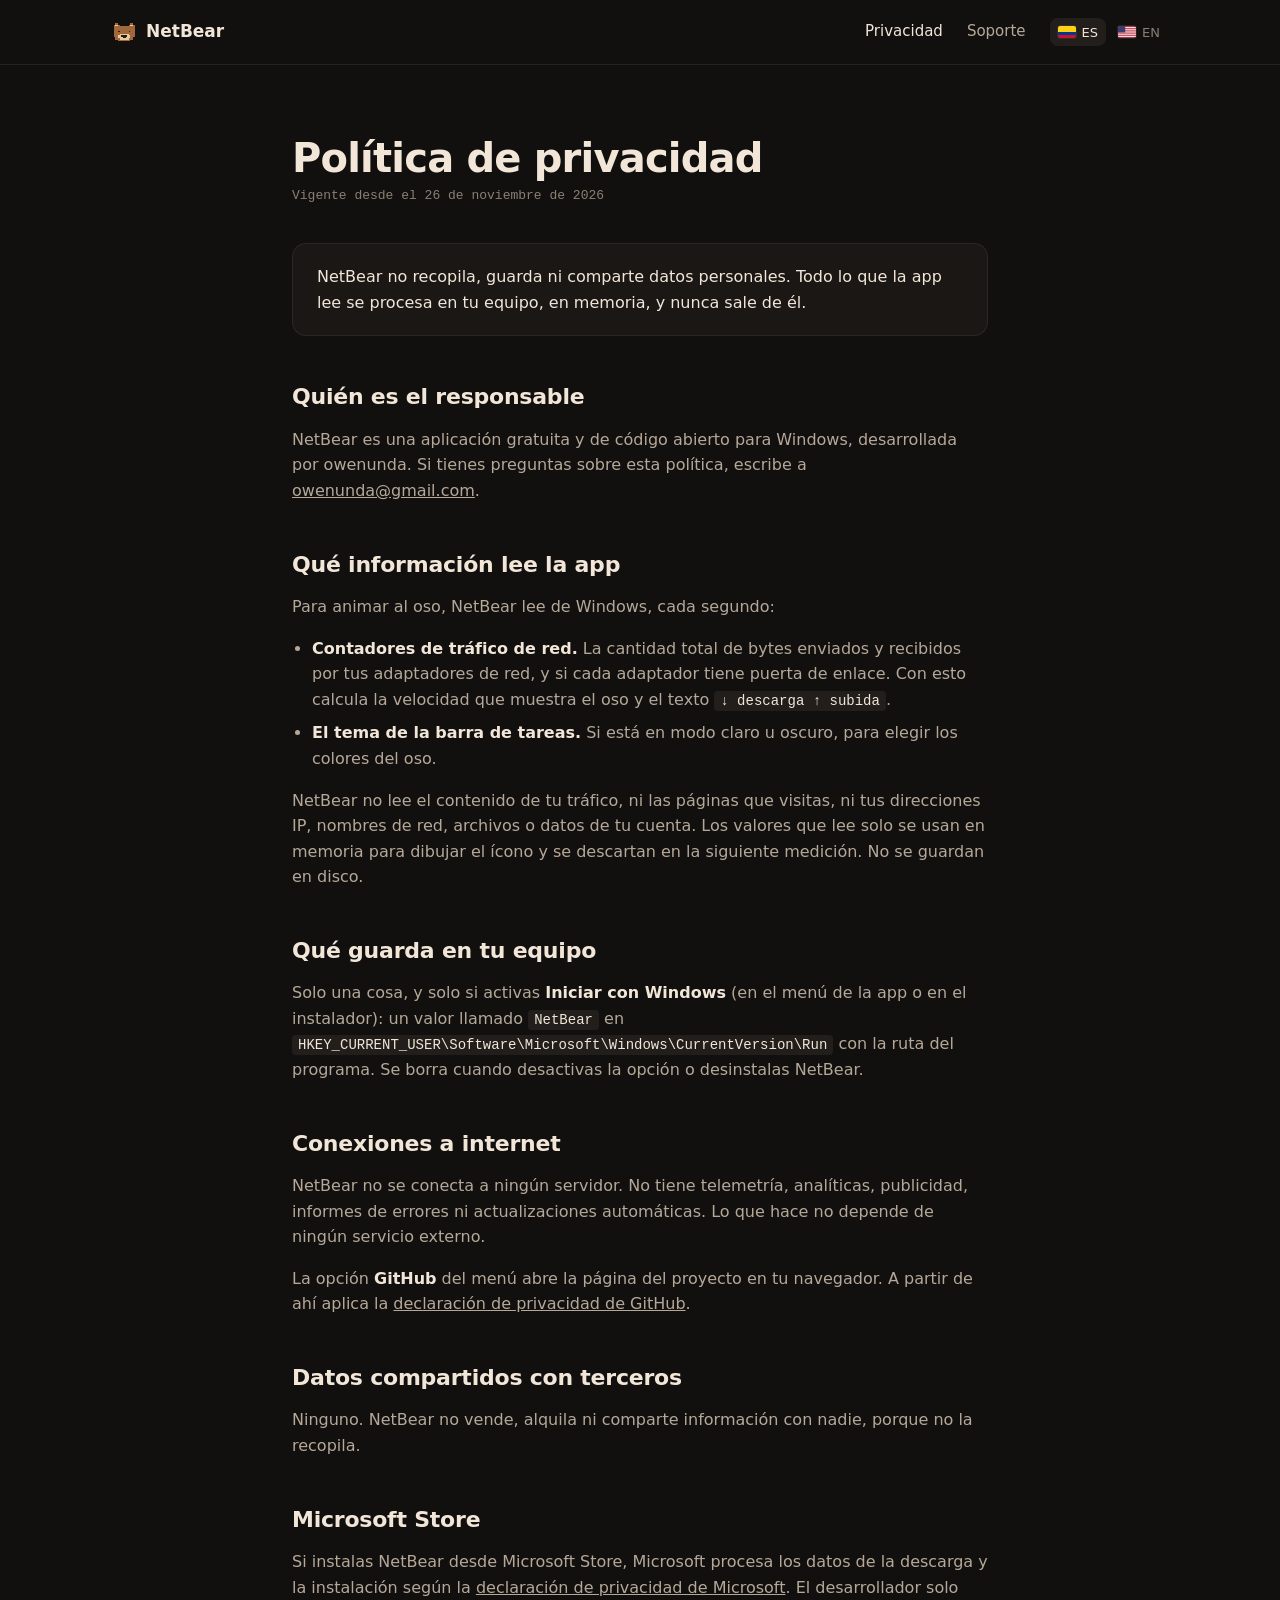
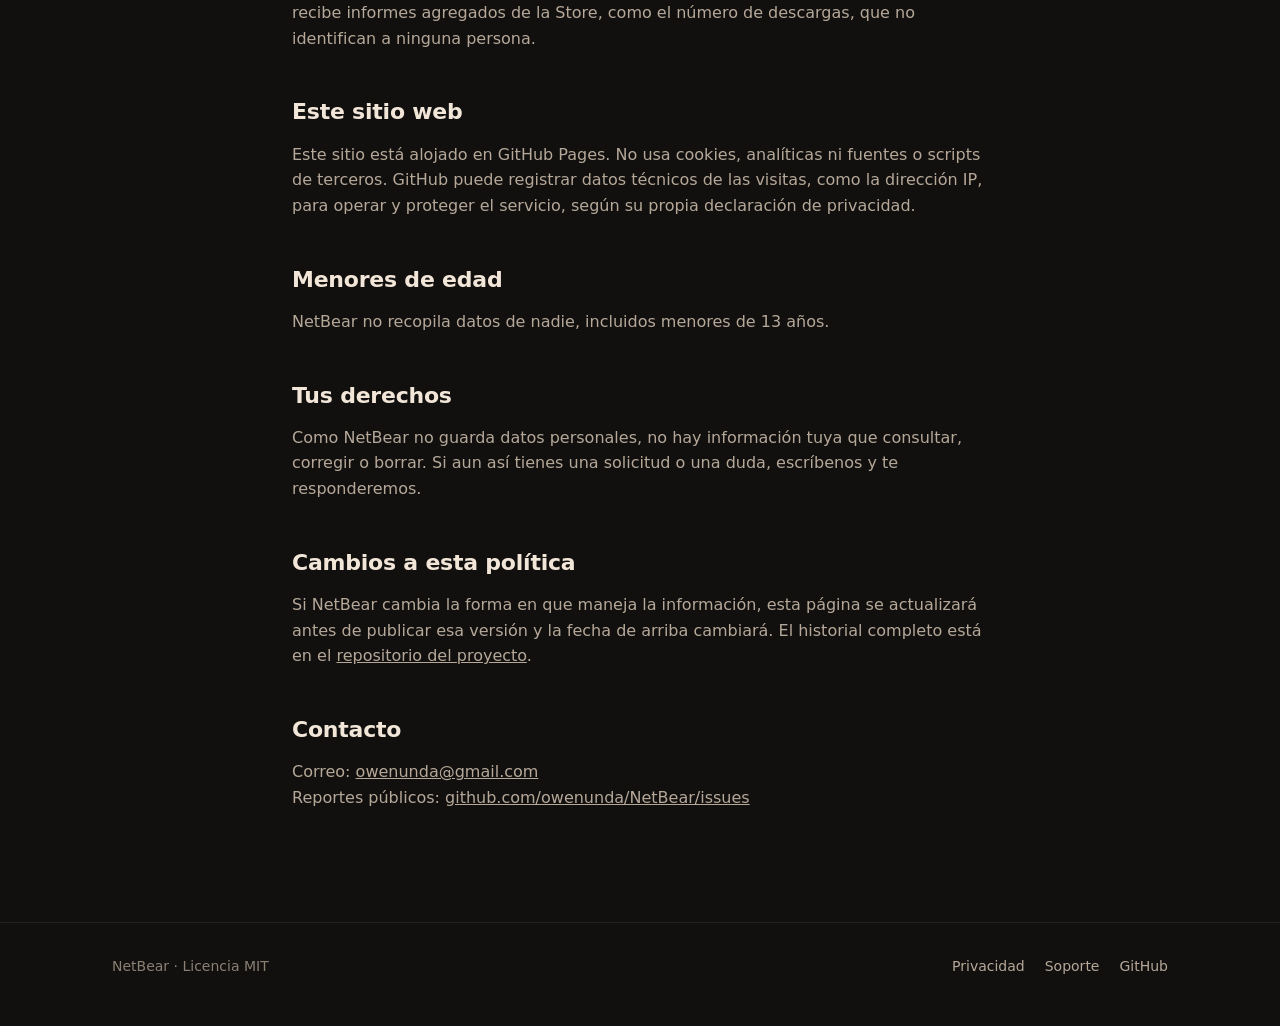
==== site/privacidad/index.html @ b5d6d163 "feat(web): sitio bilingüe con privacidad y soporte, logo y textos para la Store - site/: inicio, pol" ====
<!doctype html>
<html lang="es">
<head>
  <meta charset="utf-8">
  <meta name="viewport" content="width=device-width, initial-scale=1">
  <title>Política de privacidad · NetBear</title>
  <meta name="description" content="Política de privacidad de NetBear. La app no recopila, guarda ni comparte datos personales.">
  <link rel="alternate" hreflang="es" href="./">
  <link rel="alternate" hreflang="en" href="../en/privacy/">
  <link rel="icon" href="../assets/favicon.ico" sizes="48x48">
  <link rel="icon" href="../assets/favicon.svg" type="image/svg+xml">
  <link rel="apple-touch-icon" href="../assets/apple-touch-icon.png">
  <link rel="manifest" href="../assets/site.webmanifest">
  <meta name="theme-color" content="#12100f">
  <link rel="stylesheet" href="../assets/site.css">
</head>
<body>
  <header class="nav">
    <div class="wrap">
      <a class="brand" href="../"><img src="../assets/logo.svg" alt="">NetBear</a>
      <ul>
        <li><a href="./" aria-current="page">Privacidad</a></li>
        <li><a href="../soporte/">Soporte</a></li>
        <li class="lang"><a href="./" hreflang="es" lang="es" aria-label="Español" aria-current="true"><svg class="flag" viewBox="0 0 3 2" aria-hidden="true"><rect width="3" height="1" fill="#FCD116"/><rect y="1" width="3" height=".5" fill="#003893"/><rect y="1.5" width="3" height=".5" fill="#CE1126"/></svg><span>ES</span></a><a href="../en/privacy/" hreflang="en" lang="en" aria-label="English"><svg class="flag" viewBox="0 0 19 13" preserveAspectRatio="none" aria-hidden="true"><rect width="19" height="13" fill="#B22234"/><rect y="1" width="19" height="1" fill="#fff"/><rect y="3" width="19" height="1" fill="#fff"/><rect y="5" width="19" height="1" fill="#fff"/><rect y="7" width="19" height="1" fill="#fff"/><rect y="9" width="19" height="1" fill="#fff"/><rect y="11" width="19" height="1" fill="#fff"/><rect width="7.6" height="7" fill="#3C3B6E"/></svg><span>EN</span></a></li>
      </ul>
    </div>
  </header>

  <main class="doc">
    <div class="wrap">
      <h1>Política de privacidad</h1>
      <p class="updated">Vigente desde el 26 de noviembre de 2026</p>

      <div class="summary">
        <p>NetBear no recopila, guarda ni comparte datos personales. Todo lo que la app lee se procesa en tu equipo, en memoria, y nunca sale de él.</p>
      </div>

      <h2>Quién es el responsable</h2>
      <p>NetBear es una aplicación gratuita y de código abierto para Windows, desarrollada por owenunda. Si tienes preguntas sobre esta política, escribe a <a href="mailto:owenunda@gmail.com">owenunda@gmail.com</a>.</p>

      <h2>Qué información lee la app</h2>
      <p>Para animar al oso, NetBear lee de Windows, cada segundo:</p>
      <ul>
        <li><strong>Contadores de tráfico de red.</strong> La cantidad total de bytes enviados y recibidos por tus adaptadores de red, y si cada adaptador tiene puerta de enlace. Con esto calcula la velocidad que muestra el oso y el texto <code>↓ descarga ↑ subida</code>.</li>
        <li><strong>El tema de la barra de tareas.</strong> Si está en modo claro u oscuro, para elegir los colores del oso.</li>
      </ul>
      <p>NetBear no lee el contenido de tu tráfico, ni las páginas que visitas, ni tus direcciones IP, nombres de red, archivos o datos de tu cuenta. Los valores que lee solo se usan en memoria para dibujar el ícono y se descartan en la siguiente medición. No se guardan en disco.</p>

      <h2>Qué guarda en tu equipo</h2>
      <p>Solo una cosa, y solo si activas <strong>Iniciar con Windows</strong> (en el menú de la app o en el instalador): un valor llamado <code>NetBear</code> en <code>HKEY_CURRENT_USER\Software\Microsoft\Windows\CurrentVersion\Run</code> con la ruta del programa. Se borra cuando desactivas la opción o desinstalas NetBear.</p>

      <h2>Conexiones a internet</h2>
      <p>NetBear no se conecta a ningún servidor. No tiene telemetría, analíticas, publicidad, informes de errores ni actualizaciones automáticas. Lo que hace no depende de ningún servicio externo.</p>
      <p>La opción <strong>GitHub</strong> del menú abre la página del proyecto en tu navegador. A partir de ahí aplica la <a href="https://docs.github.com/es/site-policy/privacy-policies/github-general-privacy-statement">declaración de privacidad de GitHub</a>.</p>

      <h2>Datos compartidos con terceros</h2>
      <p>Ninguno. NetBear no vende, alquila ni comparte información con nadie, porque no la recopila.</p>

      <h2>Microsoft Store</h2>
      <p>Si instalas NetBear desde Microsoft Store, Microsoft procesa los datos de la descarga y la instalación según la <a href="https://privacy.microsoft.com/es-es/privacystatement">declaración de privacidad de Microsoft</a>. El desarrollador solo recibe informes agregados de la Store, como el número de descargas, que no identifican a ninguna persona.</p>

      <h2>Este sitio web</h2>
      <p>Este sitio está alojado en GitHub Pages. No usa cookies, analíticas ni fuentes o scripts de terceros. GitHub puede registrar datos técnicos de las visitas, como la dirección IP, para operar y proteger el servicio, según su propia declaración de privacidad.</p>

      <h2>Menores de edad</h2>
      <p>NetBear no recopila datos de nadie, incluidos menores de 13 años.</p>

      <h2>Tus derechos</h2>
      <p>Como NetBear no guarda datos personales, no hay información tuya que consultar, corregir o borrar. Si aun así tienes una solicitud o una duda, escríbenos y te responderemos.</p>

      <h2>Cambios a esta política</h2>
      <p>Si NetBear cambia la forma en que maneja la información, esta página se actualizará antes de publicar esa versión y la fecha de arriba cambiará. El historial completo está en el <a href="https://github.com/owenunda/NetBear">repositorio del proyecto</a>.</p>

      <h2>Contacto</h2>
      <p>Correo: <a href="mailto:owenunda@gmail.com">owenunda@gmail.com</a><br>Reportes públicos: <a href="https://github.com/owenunda/NetBear/issues">github.com/owenunda/NetBear/issues</a></p>
    </div>
  </main>

  <footer>
    <div class="wrap">
      <span>NetBear · Licencia MIT</span>
      <nav>
        <a href="./">Privacidad</a>
        <a href="../soporte/">Soporte</a>
        <a href="https://github.com/owenunda/NetBear">GitHub</a>
      </nav>
    </div>
  </footer>
</body>
</html>
---- site/assets/site.css ----
:root {
  color-scheme: dark;
  --bg: #12100f;
  --surface: #1a1715;
  --raised: #221e1b;
  --line: rgba(242, 230, 216, 0.08);
  --line-strong: rgba(242, 230, 216, 0.14);
  --text: #f2e6d8;
  --text-2: #b5a899;
  --text-3: #8a7f73;
  --accent: #e8c9a0;
  --fur: #a0673a;
  --sans: "Segoe UI Variable Text", "Segoe UI", system-ui, sans-serif;
  --display: "Segoe UI Variable Display", "Segoe UI", system-ui, sans-serif;
  --mono: "Cascadia Mono", "Cascadia Code", Consolas, ui-monospace, monospace;
  --ease: cubic-bezier(0.2, 0, 0, 1);
}

* { box-sizing: border-box; }
html { -webkit-text-size-adjust: 100%; }
body {
  margin: 0;
  background: var(--bg);
  color: var(--text);
  font: 400 16px/1.6 var(--sans);
}
a { color: inherit; }
img, canvas { display: block; }
canvas { image-rendering: pixelated; }
:focus-visible { outline: 2px solid var(--accent); outline-offset: 2px; border-radius: 4px; }

.wrap { max-width: 1120px; margin: 0 auto; padding: 0 32px; }

/* Navegación */
.nav { border-bottom: 1px solid var(--line); }
.nav .wrap { display: flex; align-items: center; justify-content: space-between; height: 64px; }
.brand { display: flex; align-items: center; gap: 10px; text-decoration: none; font-weight: 600; font-size: 17px; }
.brand img { width: 24px; height: 24px; }
.nav ul { display: flex; gap: 24px; list-style: none; margin: 0; padding: 0; }
.nav ul a { color: var(--text-2); text-decoration: none; font-size: 15px; transition: color 150ms var(--ease); }
.nav ul a:hover, .nav ul a[aria-current] { color: var(--text); }

/* Botones */
.btn {
  display: inline-flex; align-items: center; gap: 8px;
  height: 44px; padding: 0 20px; border-radius: 10px;
  font: 500 15px var(--sans); text-decoration: none; cursor: pointer;
  border: 1px solid var(--line-strong); background: transparent; color: var(--text);
  transition: background-color 150ms var(--ease), transform 100ms var(--ease);
}
.btn:hover { background: var(--raised); }
.btn:active { transform: scale(0.98); }
.btn.primary { background: var(--text); color: #1a1512; border-color: transparent; }
.btn.primary:hover { background: #fff6ea; }
.btn svg { width: 18px; height: 18px; }

/* Hero */
.hero { padding: 96px 0 112px; }
.hero .wrap { display: grid; grid-template-columns: 1fr 1.1fr; gap: 64px; align-items: center; }
h1 {
  font: 600 52px/1.08 var(--display);
  letter-spacing: -0.02em;
  margin: 0 0 20px;
  text-wrap: balance;
}
.lede { color: var(--text-2); font-size: 18px; margin: 0 0 32px; max-width: 30em; }
.actions { display: flex; gap: 12px; flex-wrap: wrap; }
.meta { margin-top: 20px; color: var(--text-3); font: 13px var(--mono); }

/* El momento: la bandeja recreada */
.stage {
  background: var(--surface);
  border: 1px solid var(--line);
  border-radius: 20px;
  overflow: hidden;
}
.zoom {
  position: relative;
  display: grid; place-items: center;
  height: 340px;
  background:
    linear-gradient(var(--line) 1px, transparent 1px) 0 0 / 16px 16px,
    linear-gradient(90deg, var(--line) 1px, transparent 1px) 0 0 / 16px 16px;
}
.zoom canvas { width: 256px; height: 256px; }
.zoom .label { position: absolute; left: 16px; top: 12px; color: var(--text-3); font: 12px var(--mono); }

.taskbar {
  position: relative;
  display: flex; align-items: center; justify-content: flex-end; gap: 4px;
  height: 48px; padding: 0 12px;
  background: #1c1c1c;
  border-top: 1px solid rgba(255, 255, 255, 0.06);
}
.tray-item { display: grid; place-items: center; width: 32px; height: 40px; border-radius: 6px; color: #e6e6e6; }
.tray-item svg { width: 16px; height: 16px; }
.tray-item.is-bear { background: rgba(255, 255, 255, 0.06); }
.tray-item canvas { width: 16px; height: 16px; }
.clock { padding: 0 8px; text-align: right; font: 12px/1.35 var(--sans); color: #e6e6e6; font-variant-numeric: tabular-nums; }
.tooltip {
  position: absolute; bottom: 52px; right: 96px;
  padding: 6px 10px; border-radius: 6px;
  background: #2b2b2b; border: 1px solid rgba(255, 255, 255, 0.08);
  color: #f0f0f0; font: 12px var(--mono); white-space: pre;
  font-variant-numeric: tabular-nums;
}

.controls {
  display: flex; align-items: center; flex-wrap: wrap; gap: 12px 16px;
  padding: 16px 20px; border-top: 1px solid var(--line);
}
.controls label { color: var(--text-2); font-size: 14px; white-space: nowrap; }
.controls input[type="range"] { flex: 1 1 100px; accent-color: var(--accent); min-width: 0; }
.controls output { width: 72px; text-align: right; font: 13px var(--mono); color: var(--accent); font-variant-numeric: tabular-nums; }
.toggle { height: 32px; padding: 0 12px; border-radius: 8px; font-size: 13px; }
.toggle[aria-pressed="true"] { background: var(--raised); color: var(--accent); }

/* Secciones */
section { padding: 96px 0; border-top: 1px solid var(--line); }
h2 { font: 600 32px/1.2 var(--display); letter-spacing: -0.01em; margin: 0 0 12px; }
.section-lede { color: var(--text-2); margin: 0 0 48px; max-width: 36em; }

.states { list-style: none; margin: 0; padding: 0; }
.states li {
  display: grid; grid-template-columns: 96px 1fr auto; gap: 32px; align-items: center;
  padding: 24px 0; border-top: 1px solid var(--line);
}
.states li:last-child { border-bottom: 1px solid var(--line); }
.states canvas { width: 96px; height: 96px; }
.states h3 { margin: 0 0 4px; font: 600 19px var(--sans); }
.states p { margin: 0; color: var(--text-2); }
.states .rule { color: var(--text-3); font: 13px var(--mono); text-align: right; }

.facts { display: grid; grid-template-columns: repeat(2, 1fr); gap: 0 64px; margin: 0; }
.facts div { padding: 20px 0; border-top: 1px solid var(--line); display: grid; grid-template-columns: 160px 1fr; gap: 16px; }
.facts dt { color: var(--text-3); font-size: 15px; }
.facts dd { margin: 0; }

.download { display: grid; grid-template-columns: 1fr 1fr; gap: 16px; margin-bottom: 24px; }
.option {
  display: block; padding: 24px; border-radius: 14px; text-decoration: none;
  background: var(--surface); border: 1px solid var(--line);
  transition: border-color 150ms var(--ease), background-color 150ms var(--ease);
}
.option:hover { border-color: var(--line-strong); background: var(--raised); }
.option strong { display: block; font: 600 17px var(--sans); margin-bottom: 4px; }
.option span { color: var(--text-2); font-size: 15px; }
.option code { display: block; margin-top: 16px; color: var(--text-3); font: 13px var(--mono); }
.note { color: var(--text-3); font-size: 14px; margin: 0; }

/* Páginas de texto */
.doc { padding: 72px 0 96px; }
.doc .wrap { max-width: 760px; }
.doc h1 { font-size: 40px; margin-bottom: 8px; }
.doc .updated { color: var(--text-3); font: 13px var(--mono); margin: 0 0 40px; }
.doc h2 { font-size: 22px; margin: 48px 0 12px; }
.doc p, .doc li { color: var(--text-2); }
.doc strong { color: var(--text); font-weight: 600; }
.doc ul { padding-left: 20px; }
.doc li { margin-bottom: 8px; }
.doc code { font: 14px var(--mono); color: var(--text); background: var(--raised); padding: 2px 6px; border-radius: 4px; overflow-wrap: anywhere; }
.summary { padding: 20px 24px; border-radius: 14px; background: var(--surface); border: 1px solid var(--line); }
.summary p { margin: 0; color: var(--text); }

.contact { display: grid; grid-template-columns: 1fr 1fr; gap: 16px; margin: 32px 0 8px; }

/* Pie */
footer { border-top: 1px solid var(--line); padding: 32px 0 48px; color: var(--text-3); font-size: 14px; }
footer .wrap { display: flex; justify-content: space-between; gap: 24px; flex-wrap: wrap; }
footer nav { display: flex; gap: 20px; }
footer a { text-decoration: none; color: var(--text-2); }
footer a:hover { color: var(--text); }

.rise { animation: rise 400ms var(--ease) both; }
.rise.d1 { animation-delay: 60ms; }
@keyframes rise { from { opacity: 0; transform: translateY(8px); } }
@media (prefers-reduced-motion: reduce) { .rise { animation: none; } }

@media (max-width: 880px) {
  .wrap { padding: 0 20px; }
  .nav ul { gap: 16px; }
  .nav ul .wide { display: none; }
  .hero { padding: 56px 0 72px; }
  .hero .wrap { grid-template-columns: 1fr; gap: 48px; }
  h1 { font-size: 36px; }
  .zoom { height: 260px; }
  .zoom canvas { width: 192px; height: 192px; }
  .tooltip { right: 64px; }
  .clock { display: none; }
  section { padding: 64px 0; }
  h2 { font-size: 26px; }
  .states li { grid-template-columns: 64px 1fr; gap: 20px; }
  .states canvas { width: 64px; height: 64px; }
  .states .rule { grid-column: 2; text-align: left; }
  .facts, .download, .contact { grid-template-columns: 1fr; }
  .facts div { grid-template-columns: 1fr; gap: 4px; }
  .controls { flex-wrap: wrap; }
  .controls input[type="range"] { flex-basis: 100%; order: 3; }
  .controls output { margin-left: auto; }
}

/* Selector de idioma */
.nav .lang { display: flex; gap: 4px; }
.nav .lang a {
  display: inline-flex; align-items: center; gap: 6px;
  height: 28px; padding: 0 8px; border-radius: 8px;
  font: 500 13px var(--sans); color: var(--text-3);
  transition: background-color 150ms var(--ease), color 150ms var(--ease);
}
.nav .lang a:hover { color: var(--text); }
.nav .lang a[aria-current] { background: var(--raised); color: var(--text); }
.flag { width: 18px; height: 12px; border-radius: 2px; box-shadow: 0 0 0 1px var(--line); }
@media (max-width: 880px) { .nav .lang span { display: none; } }
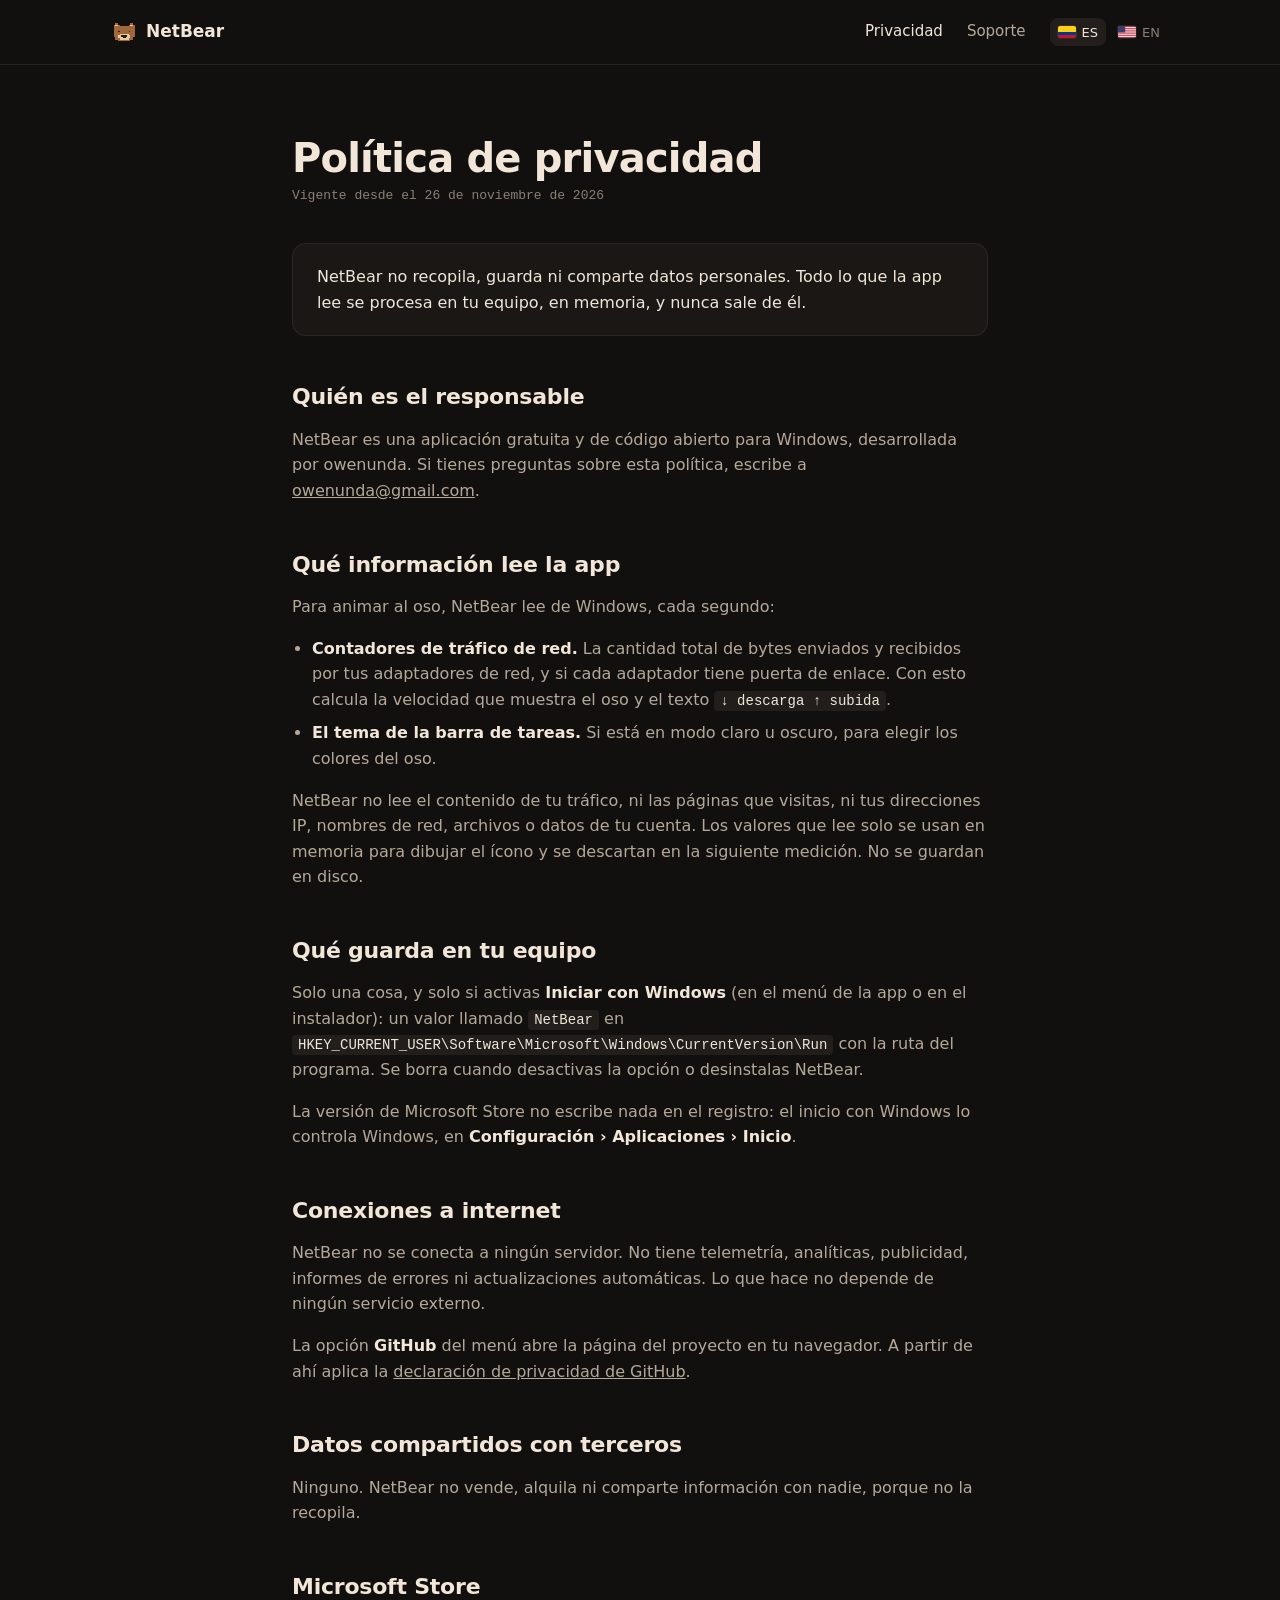
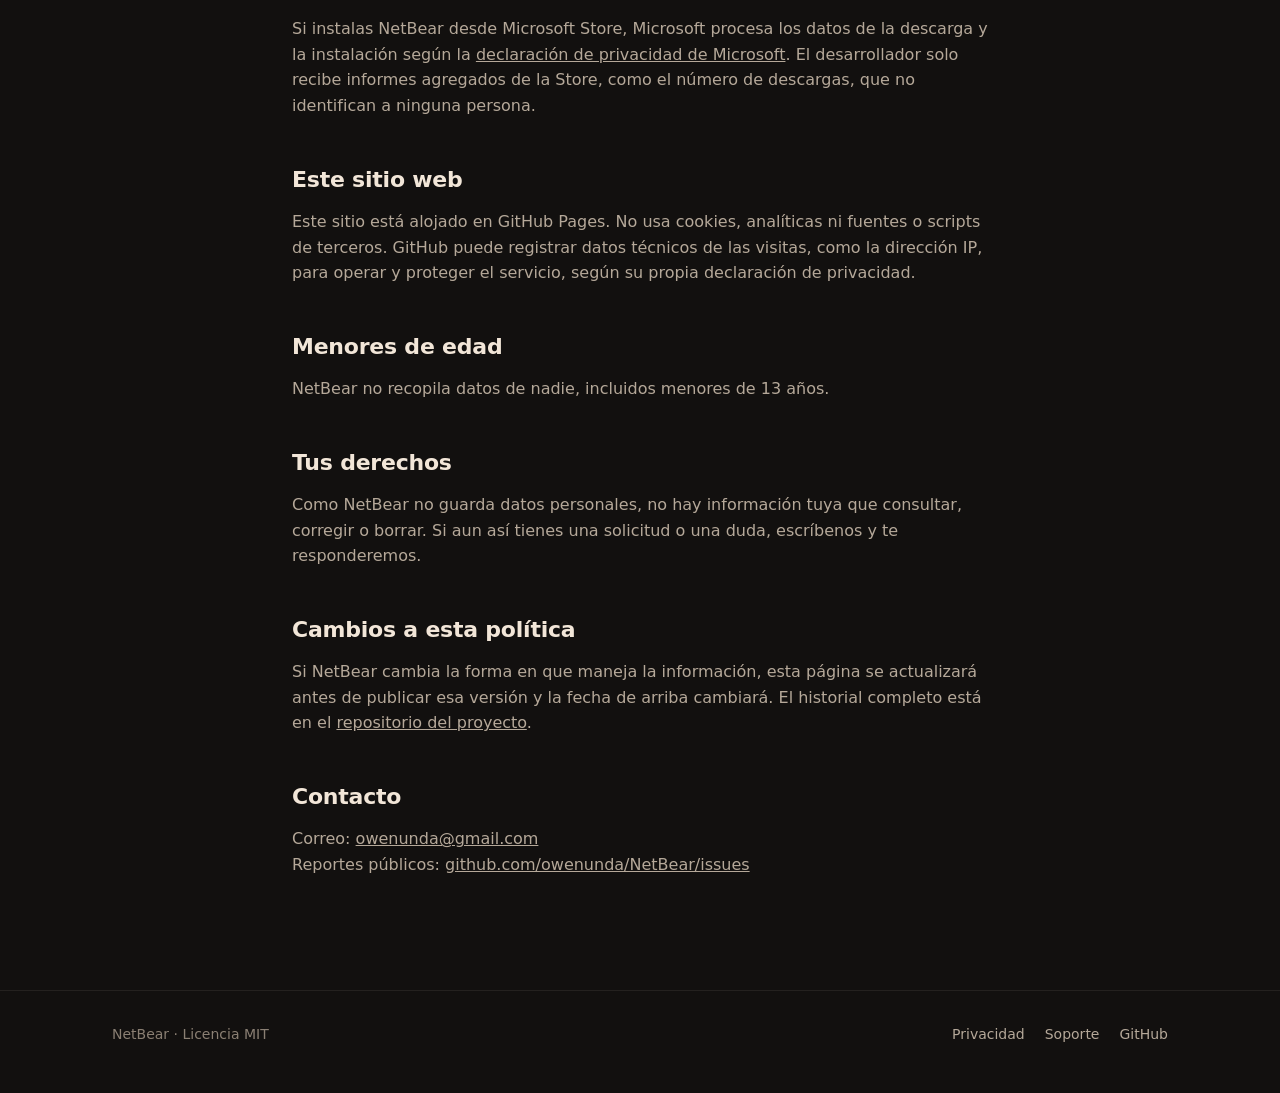
==== commit 36fef9b3: "feat(msix): paquete MSIX para Microsoft Store - packaging/msix: manifiesto con StartupTask e íconos " ====
--- a/site/privacidad/index.html
+++ b/site/privacidad/index.html
@@ -48,6 +48,7 @@
 
       <h2>Qué guarda en tu equipo</h2>
       <p>Solo una cosa, y solo si activas <strong>Iniciar con Windows</strong> (en el menú de la app o en el instalador): un valor llamado <code>NetBear</code> en <code>HKEY_CURRENT_USER\Software\Microsoft\Windows\CurrentVersion\Run</code> con la ruta del programa. Se borra cuando desactivas la opción o desinstalas NetBear.</p>
+      <p>La versión de Microsoft Store no escribe nada en el registro: el inicio con Windows lo controla Windows, en <strong>Configuración › Aplicaciones › Inicio</strong>.</p>
 
       <h2>Conexiones a internet</h2>
       <p>NetBear no se conecta a ningún servidor. No tiene telemetría, analíticas, publicidad, informes de errores ni actualizaciones automáticas. Lo que hace no depende de ningún servicio externo.</p>
